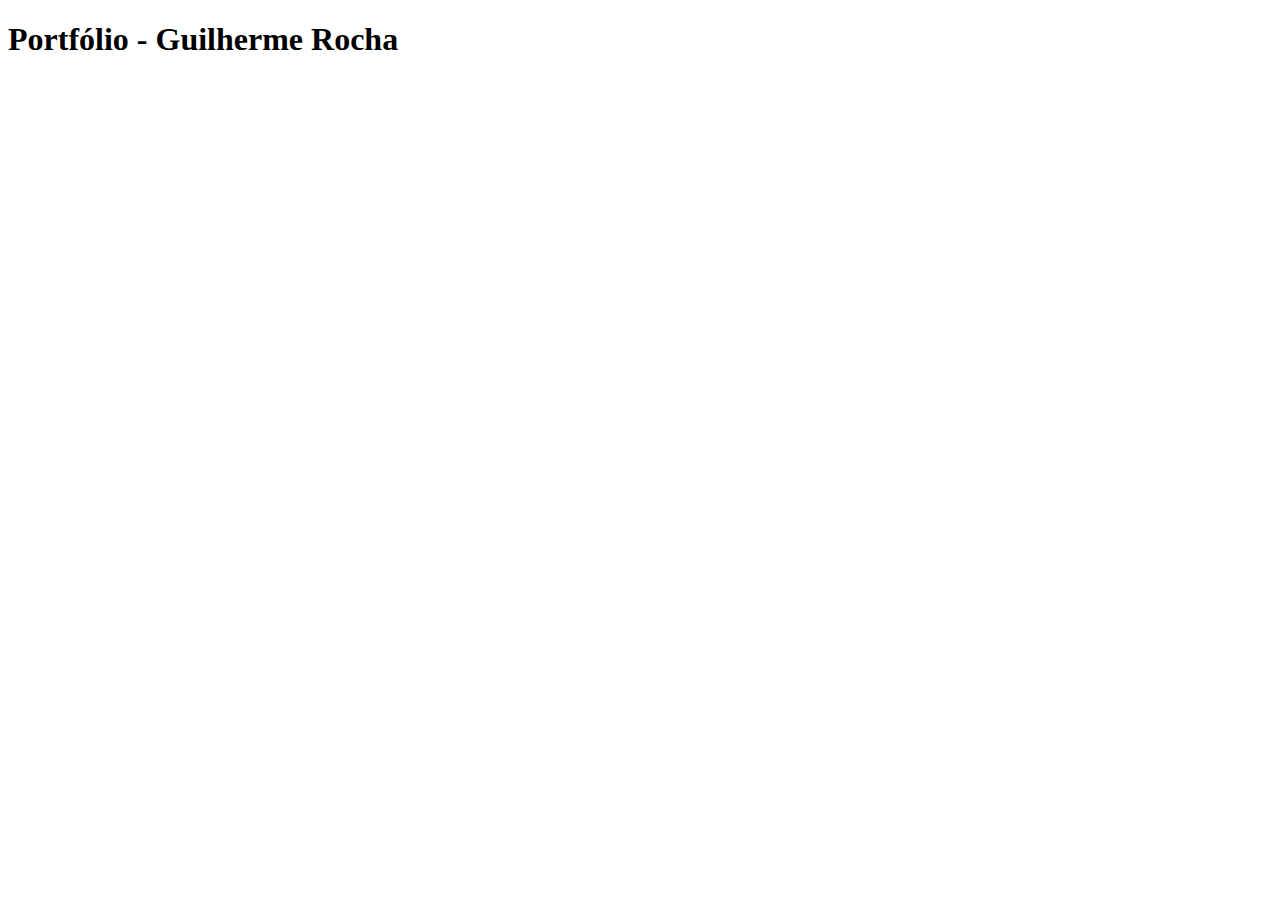
==== index.html @ 1d17bde9 "features: added index.html, created an assets folder to store images, icons and css files" ====
<!DOCTYPE html>
<html lang="en">
<head>
  <meta charset="UTF-8">
  <meta http-equiv="X-UA-Compatible" content="IE=edge">
  <meta name="viewport" content="width=device-width, initial-scale=1.0">

  <!-- Links -->
  <link rel="stylesheet" href="assets/css/styles.css">
  <link rel="shortcut icon" href="assets/icons/favicon.ico" type="image/x-icon">
  <title>Portfólio</title>
</head>
<body>
  <h1>Portfólio - Guilherme Rocha</h1>
</body>
</html>
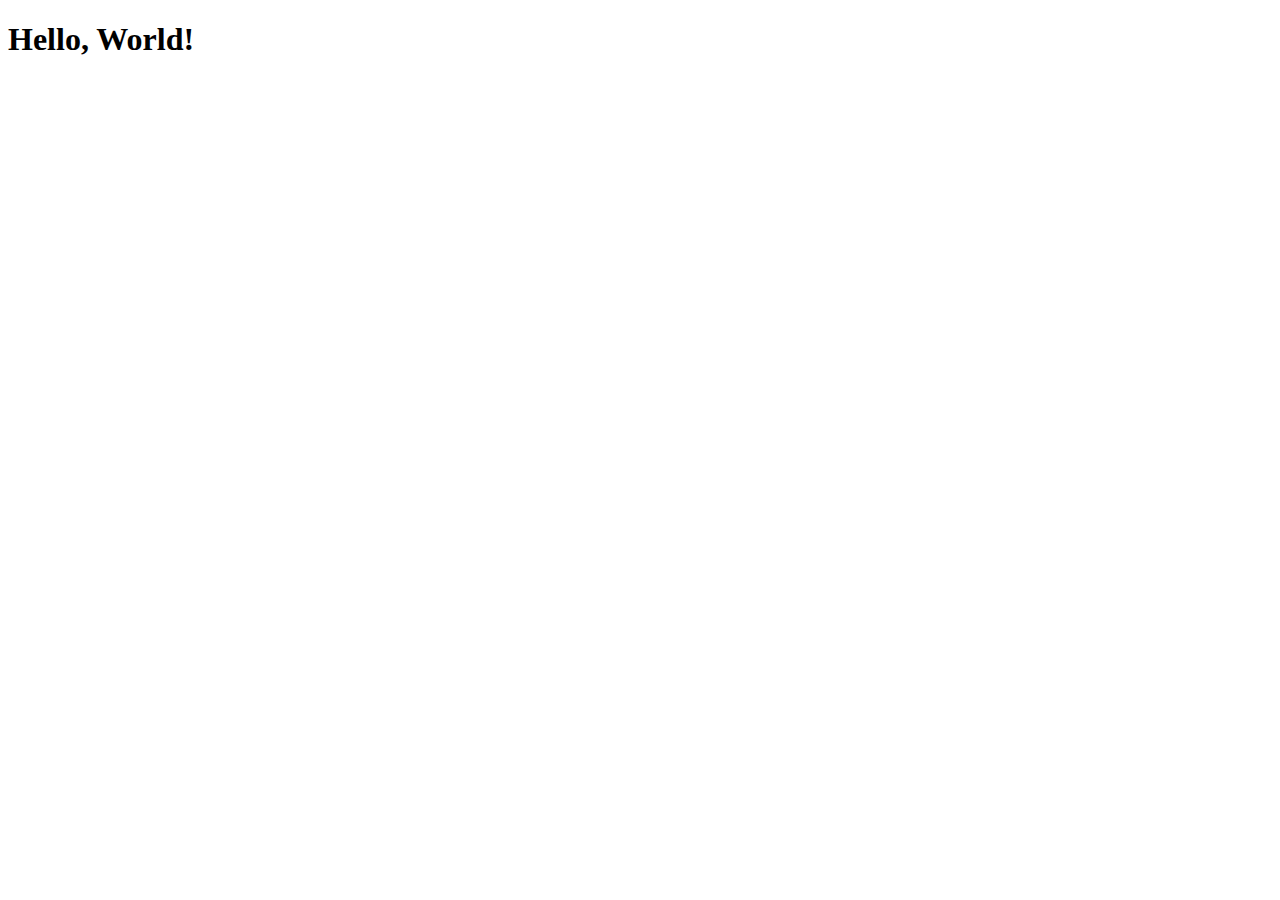
==== commit e072326b: "added a h1 with hello world" ====
--- a/index.html
+++ b/index.html
@@ -8,9 +8,9 @@
   <!-- Links -->
   <link rel="stylesheet" href="assets/css/styles.css">
   <link rel="shortcut icon" href="assets/icons/favicon.ico" type="image/x-icon">
-  <title>Portfólio</title>
+  <title>Hello World</title>
 </head>
 <body>
-  <h1>Portfólio - Guilherme Rocha</h1>
+  <h1>Hello, World!</h1>
 </body>
 </html>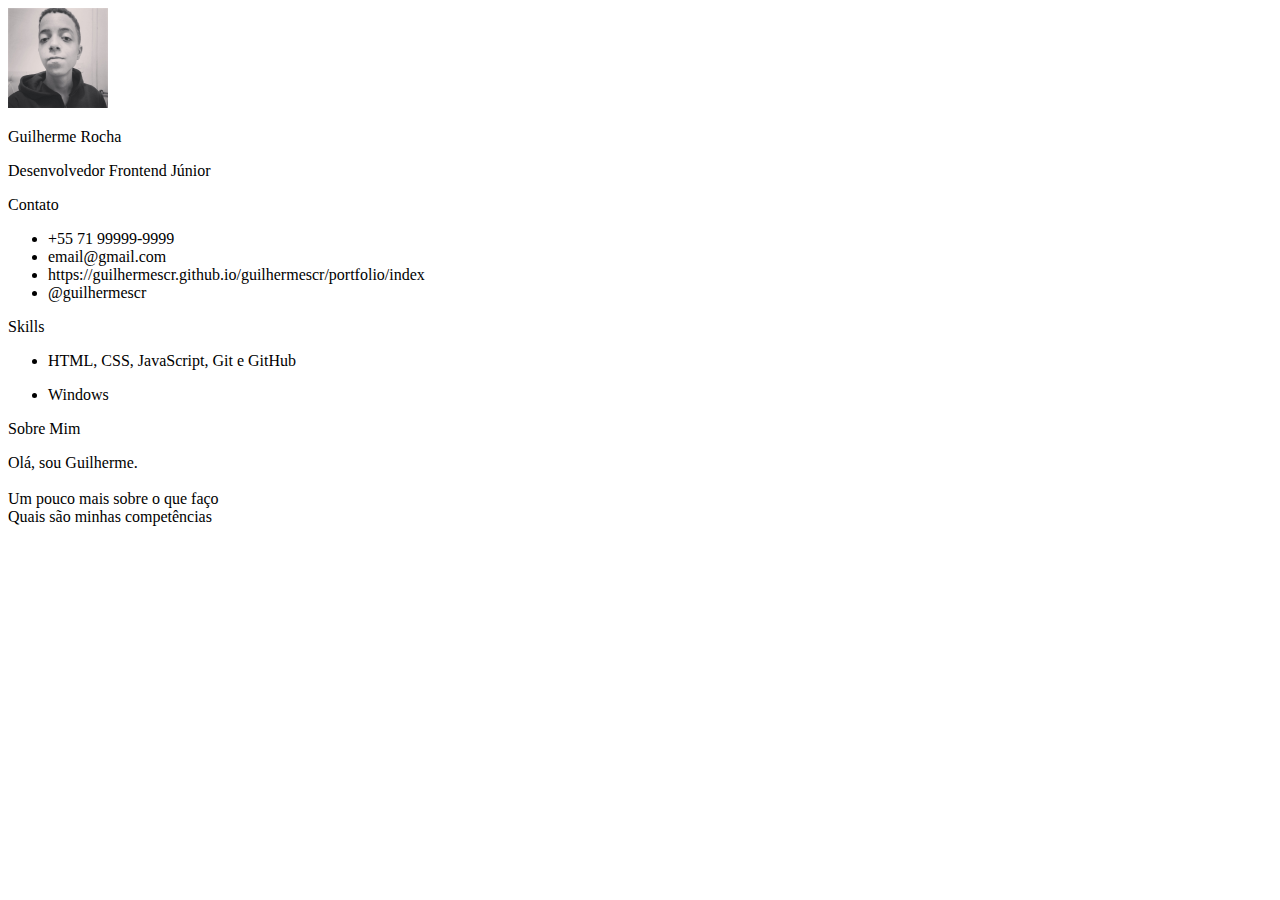
==== commit b2d2efa9: "added html for the curriculum vitae" ====
--- a/index.html
+++ b/index.html
@@ -1,16 +1,80 @@
 <!DOCTYPE html>
 <html lang="en">
-<head>
-  <meta charset="UTF-8">
-  <meta http-equiv="X-UA-Compatible" content="IE=edge">
-  <meta name="viewport" content="width=device-width, initial-scale=1.0">
+  <head>
+    <meta charset="UTF-8" />
+    <meta http-equiv="X-UA-Compatible" content="IE=edge" />
+    <meta name="viewport" content="width=device-width, initial-scale=1.0" />
+    <title>Guilherme Rocha CV</title>
+    <link
+      rel="shortcut icon"
+      href="assets/icons/favicon.ico"
+      type="image/x-icon"
+    />
+    <link rel="stylesheet" href="assets/css/styles.css">
+  </head>
+  <body>
+    <main class="resume-contents">
+      <section class="left-section">
+        <div class="profile">
+          <img
+            src="assets/images/guilherme.jpg"
+            alt="Profile image"
+            class="profile-image"
+          />
+          <p class="name">Guilherme Rocha</p>
+          <p class="profession">Desenvolvedor Frontend Júnior</p>
+        </div>
 
-  <!-- Links -->
-  <link rel="stylesheet" href="assets/css/styles.css">
-  <link rel="shortcut icon" href="assets/icons/favicon.ico" type="image/x-icon">
-  <title>Hello World</title>
-</head>
-<body>
-  <h1>Hello, World!</h1>
-</body>
-</html>+        <div class="contact-info">
+          <p class="left-title">Contato</p>
+          <ul>
+            <li>
+              <i class="fa fa-phone"></i>
+              +55 71 99999-9999
+            </li>
+
+            <li>
+              <i class="fa fa-envelope"></i>
+              email@gmail.com
+            </li>
+
+            <li>
+              <i class="fa fa-globe"></i>
+              https://guilhermescr.github.io/guilhermescr/portfolio/index
+            </li>
+
+            <li>
+              <i class="fa fa-github"></i>
+              @guilhermescr
+            </li>
+          </ul>
+        </div>
+
+        <div class="skills">
+          <p class="left-title">Skills</p>
+          <ul>
+            <li>
+              <p>HTML, CSS, JavaScript, Git e GitHub</p>
+            </li>
+            <li>
+              <p>Windows</p>
+            </li>
+          </ul>
+        </div>
+      </section>
+
+      <div class="right-section">
+        <div class="right-section-contents">
+          <section class="about gap">
+            <div class="right-title">Sobre Mim</div>
+            <p class="about-me-contents">
+              Olá, sou Guilherme. <br> <br>
+              Um pouco mais sobre o que faço <br>
+              Quais são minhas competências
+            </p>
+          </section>
+        </div>
+      </div>
+    </main>
+  </body>
+</html>
--- a/assets/css/styles.css
+++ b/assets/css/styles.css
@@ -0,0 +1,3 @@
+img {
+  height: 100px;
+}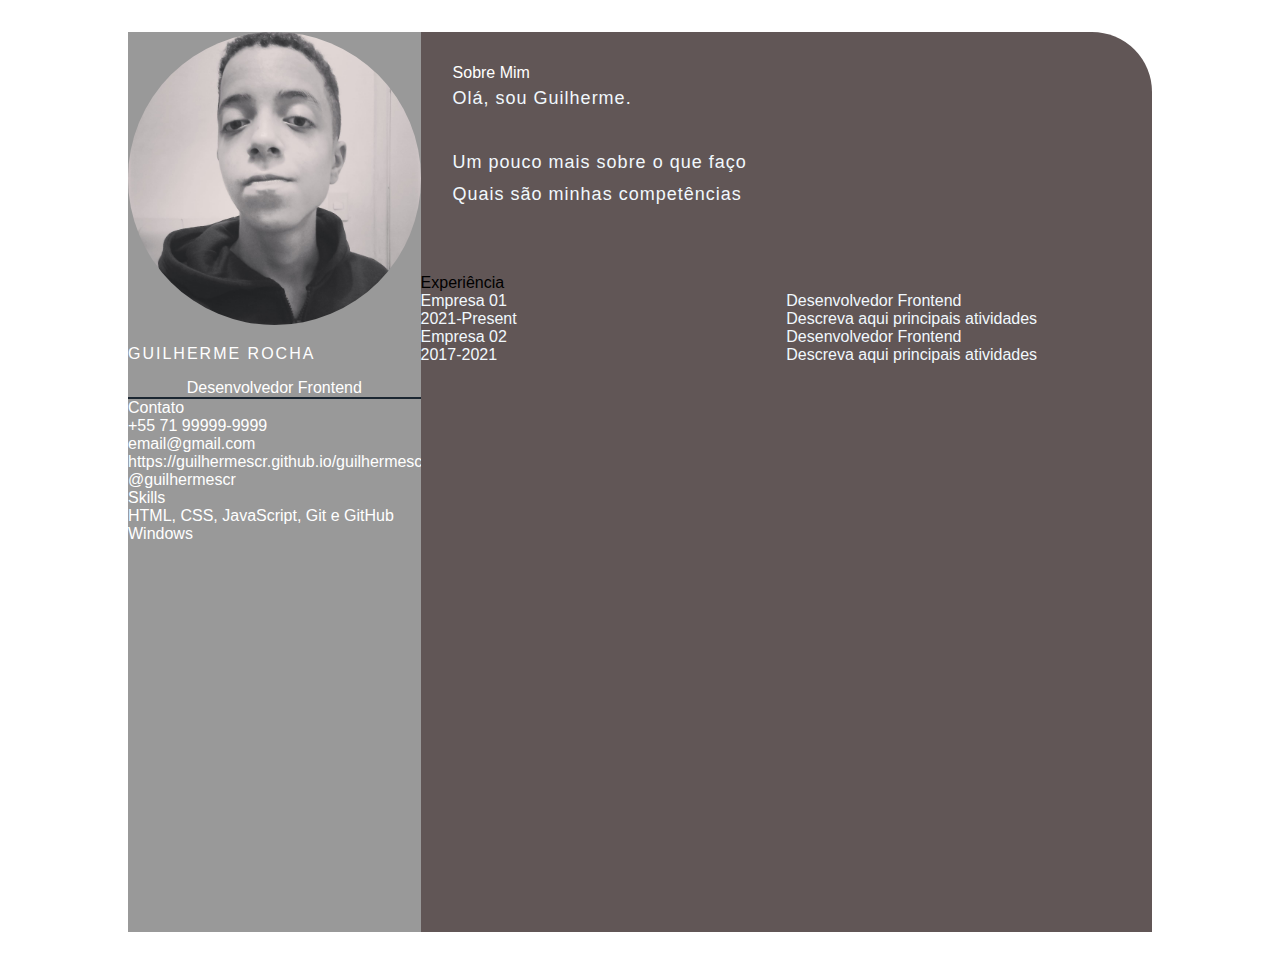
==== commit 56c0a6f0: "added job details (#2)" ====
--- a/index.html
+++ b/index.html
@@ -22,7 +22,7 @@
             class="profile-image"
           />
           <p class="name">Guilherme Rocha</p>
-          <p class="profession">Desenvolvedor Frontend Júnior</p>
+          <p class="profession">Desenvolvedor Frontend</p>
         </div>
 
         <div class="contact-info">
@@ -63,7 +63,7 @@
         </div>
       </section>
 
-      <div class="right-section">
+      <section class="right-section">
         <div class="right-section-contents">
           <section class="about gap">
             <div class="right-title">Sobre Mim</div>
@@ -74,7 +74,32 @@
             </p>
           </section>
         </div>
-      </div>
+
+        <section class="experience gap">
+          <div class="right-title">Experiência</div>
+          <div class="experience-contents">
+            <div class="exp-left">
+              <p class="exp-company-name">Empresa 01</p>
+              <p class="exp-time-period">2021-Present</p>
+            </div>
+
+            <div class="exp-right">
+              <p class="exp-position">Desenvolvedor Frontend</p>
+              <p class="exp-desc">Descreva aqui principais atividades</p>
+            </div>
+
+            <div class="exp-left">
+              <p class="exp-company-name">Empresa 02</p>
+              <p class="exp-time-period">2017-2021</p>
+            </div>
+
+            <div class="exp-right">
+              <p class="exp-position">Desenvolvedor Frontend</p>
+              <p class="exp-desc">Descreva aqui principais atividades</p>
+            </div>
+          </div>
+        </section>
+      </section>
     </main>
   </body>
 </html>
--- a/assets/css/styles.css
+++ b/assets/css/styles.css
@@ -1,3 +1,82 @@
+* {
+  margin: 0;
+  padding: 0;
+  box-sizing: border-box;
+  list-style: none;
+  font-family: 'Roboto', sans-serif;
+}
+
+body {
+  background-color: #fff;
+}
+
+.resume-contents {
+  min-height: 100vh;
+  width: 80%;
+  margin: 2rem auto;
+  display: grid;
+  grid-template-columns: repeat(7, 1fr);
+}
+
+.left-section {
+  grid-column: span 2;
+  height: 100%;
+  background-color: #999;
+  color: #fff;
+}
+
+.right-section {
+  grid-column: span 5;
+  height: 100%;
+  background-color: #615656;
+  border-radius: 0px 60px 0px 0px;
+}
+
+.left-section-contents {
+  padding: 2rem 2rem;
+}
+
+.profile {
+  width: 100%;
+  border-bottom: 2px solid #1b2631;
+}
+
+.profile .profile-image {
+  width: 100%;
+}
+
+.name {
+  letter-spacing: 2px;
+  text-transform: uppercase;
+  padding: 1rem 0;
+}
+
+.profession {
+  text-align: center;
+}
+
+.right-section-contents {
+  padding: 2rem 2rem;
+  color: #fff;
+}
+
+.gap {
+  padding-bottom: 2rem;
+}
+.about-me-contents {
+  font-size: 18px;
+  letter-spacing: 1px;
+  line-height: 2rem;
+  color: #f1f8fd;
+}
+
+.experience-contents {
+  display: grid;
+  grid-template-columns: repeat(2, 1fr);
+  padding-bottom: 2rem;
+  color: #f1f8fd;
+}
+
 img {
-  height: 100px;
-}+  border-radius: 50%;
+}
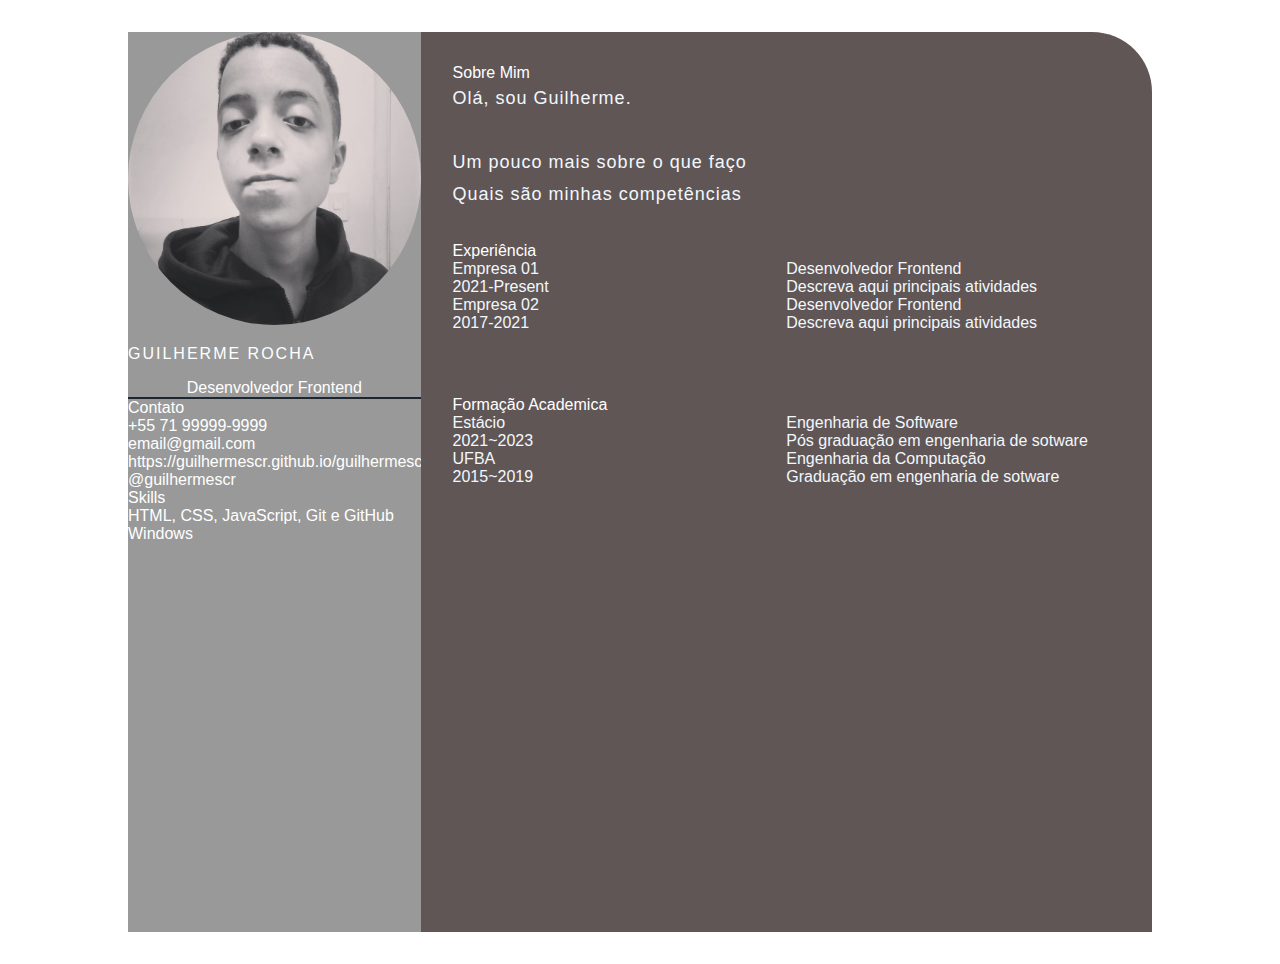
==== commit 13662dac: "added formation / education (#3)" ====
--- a/index.html
+++ b/index.html
@@ -10,7 +10,7 @@
       href="assets/icons/favicon.ico"
       type="image/x-icon"
     />
-    <link rel="stylesheet" href="assets/css/styles.css">
+    <link rel="stylesheet" href="assets/css/styles.css" />
   </head>
   <body>
     <main class="resume-contents">
@@ -68,37 +68,62 @@
           <section class="about gap">
             <div class="right-title">Sobre Mim</div>
             <p class="about-me-contents">
-              Olá, sou Guilherme. <br> <br>
-              Um pouco mais sobre o que faço <br>
+              Olá, sou Guilherme. <br />
+              <br />
+              Um pouco mais sobre o que faço <br />
               Quais são minhas competências
             </p>
           </section>
+          
+          <section class="experience gap">
+            <div class="right-title">Experiência</div>
+            <div class="experience-contents">
+              <div class="exp-left">
+                <p class="exp-company-name">Empresa 01</p>
+                <p class="exp-time-period">2021-Present</p>
+              </div>
+
+              <div class="exp-right">
+                <p class="exp-position">Desenvolvedor Frontend</p>
+                <p class="exp-desc">Descreva aqui principais atividades</p>
+              </div>
+
+              <div class="exp-left">
+                <p class="exp-company-name">Empresa 02</p>
+                <p class="exp-time-period">2017-2021</p>
+              </div>
+
+              <div class="exp-right">
+                <p class="exp-position">Desenvolvedor Frontend</p>
+                <p class="exp-desc">Descreva aqui principais atividades</p>
+              </div>
+            </div>
+          </section>
+
+          <section class="education gap">
+            <div class="right-title">Formação Academica</div>
+            <div class="education-contents">
+              <div class="education-left">
+                <p class="education-school-name">Estácio</p>
+                <p class="educationp-time-period">2021~2023</p>
+              </div>
+              <div class="education-right">
+                <p class="education-subject">Engenharia de Software</p>
+                <p class="education-desc">
+                  Pós graduação em engenharia de sotware
+                </p>
+              </div>
+              <div class="education-left">
+                <p class="education-school-name">UFBA</p>
+                <p class="educationp-time-period">2015~2019</p>
+              </div>
+              <div class="education-right">
+                <p class="education-subject">Engenharia da Computação</p>
+                <p class="education-desc">Graduação em engenharia de sotware</p>
+              </div>
+            </div>
+          </section>
         </div>
-
-        <section class="experience gap">
-          <div class="right-title">Experiência</div>
-          <div class="experience-contents">
-            <div class="exp-left">
-              <p class="exp-company-name">Empresa 01</p>
-              <p class="exp-time-period">2021-Present</p>
-            </div>
-
-            <div class="exp-right">
-              <p class="exp-position">Desenvolvedor Frontend</p>
-              <p class="exp-desc">Descreva aqui principais atividades</p>
-            </div>
-
-            <div class="exp-left">
-              <p class="exp-company-name">Empresa 02</p>
-              <p class="exp-time-period">2017-2021</p>
-            </div>
-
-            <div class="exp-right">
-              <p class="exp-position">Desenvolvedor Frontend</p>
-              <p class="exp-desc">Descreva aqui principais atividades</p>
-            </div>
-          </div>
-        </section>
       </section>
     </main>
   </body>
--- a/assets/css/styles.css
+++ b/assets/css/styles.css
@@ -70,7 +70,7 @@
   color: #f1f8fd;
 }
 
-.experience-contents {
+.experience-contents, .education-contents {
   display: grid;
   grid-template-columns: repeat(2, 1fr);
   padding-bottom: 2rem;
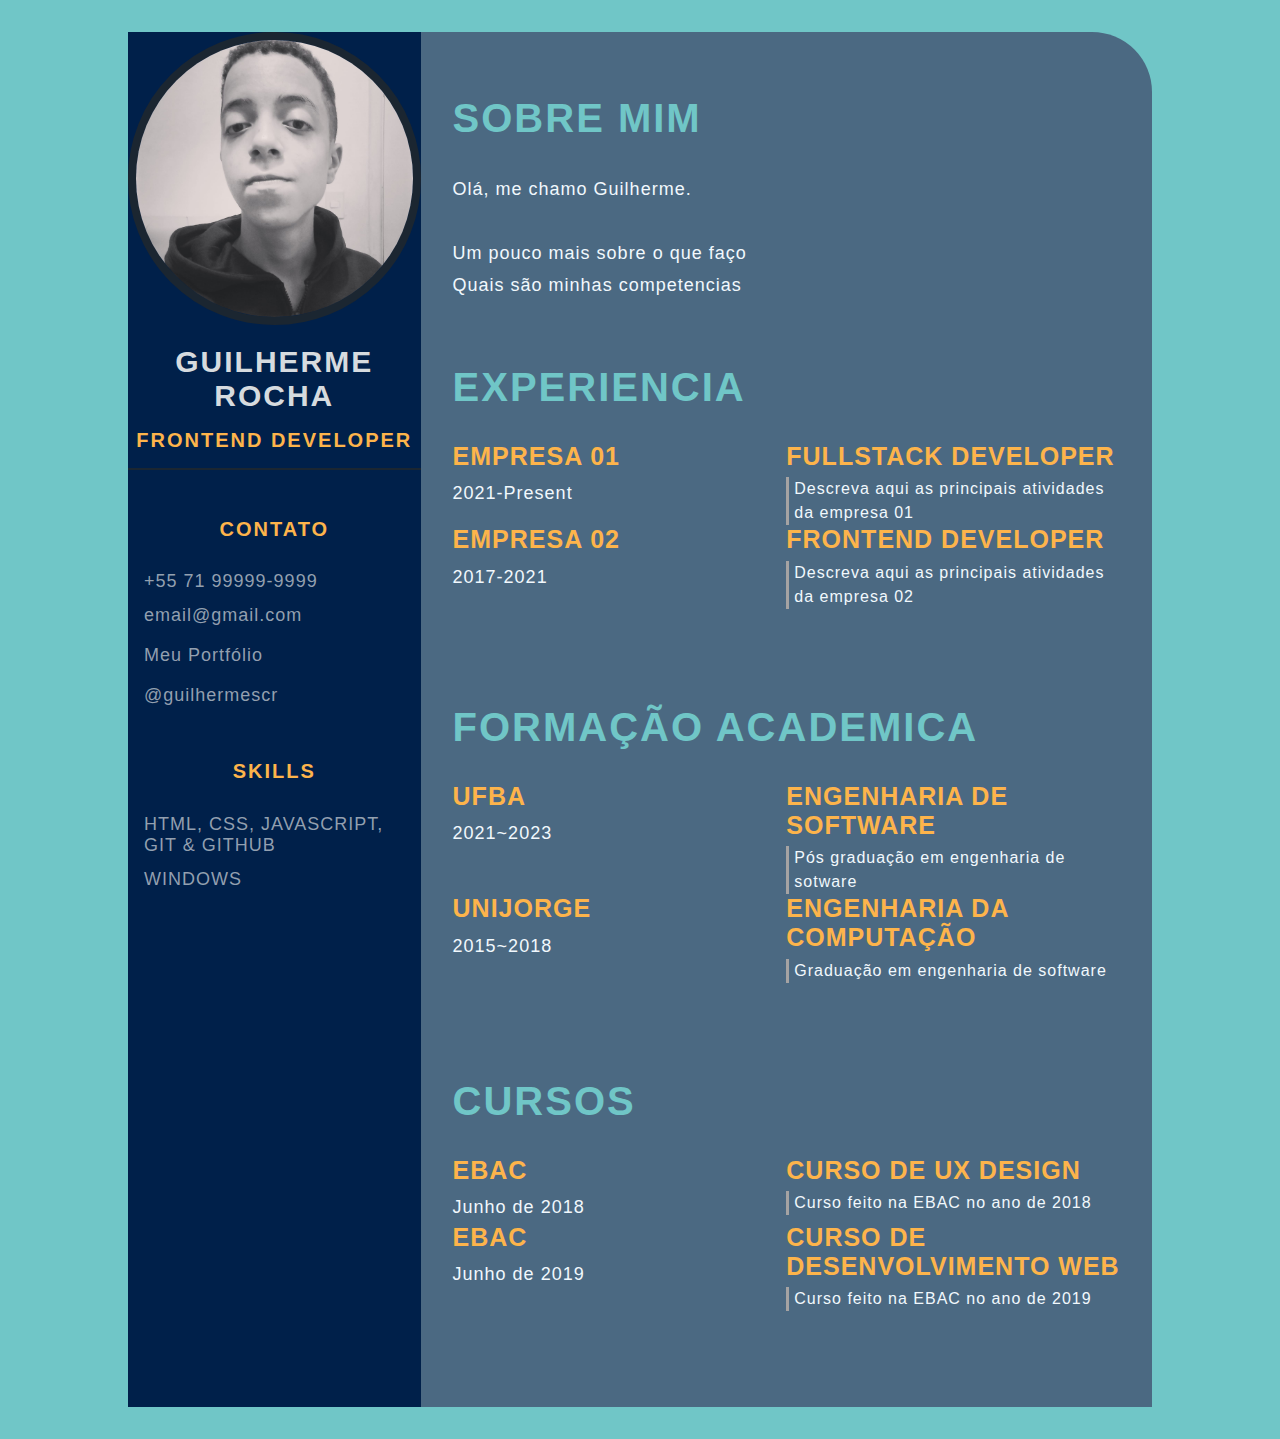
==== commit 8cd2c95a: "project almost finished" ====
--- a/index.html
+++ b/index.html
@@ -15,96 +15,79 @@
   <body>
     <main class="resume-contents">
       <section class="left-section">
-        <div class="profile">
-          <img
-            src="assets/images/guilherme.jpg"
-            alt="Profile image"
-            class="profile-image"
-          />
-          <p class="name">Guilherme Rocha</p>
-          <p class="profession">Desenvolvedor Frontend</p>
-        </div>
-
-        <div class="contact-info">
-          <p class="left-title">Contato</p>
-          <ul>
-            <li>
-              <i class="fa fa-phone"></i>
-              +55 71 99999-9999
-            </li>
-
-            <li>
-              <i class="fa fa-envelope"></i>
-              email@gmail.com
-            </li>
-
-            <li>
-              <i class="fa fa-globe"></i>
-              https://guilhermescr.github.io/guilhermescr/portfolio/index
-            </li>
-
-            <li>
-              <i class="fa fa-github"></i>
-              @guilhermescr
-            </li>
-          </ul>
-        </div>
-
-        <div class="skills">
-          <p class="left-title">Skills</p>
-          <ul>
-            <li>
-              <p>HTML, CSS, JavaScript, Git e GitHub</p>
-            </li>
-            <li>
-              <p>Windows</p>
-            </li>
-          </ul>
-        </div>
+        <section class="left-section-content">
+          <div class="profile">
+            <img
+              class="profile-image"
+              src="assets/images/guilherme.jpg"
+              alt="Profile image"
+            />
+            <p class="name">Guilherme Rocha</p>
+            <p class="profession">Frontend Developer</p>
+          </div>
+          <div class="contact-info">
+            <p class="left-title">Contato</p>
+            <ul>
+              <li><i class="fa fa-phone"></i>+55 71 99999-9999</li>
+              <li><i class="fa fa-envelope"></i>email@gmail.com</li>
+              <li><i class="fa fa-globe"></i><a href="https://guilhermescr.github.io/guilhermescr/portfolio/" target="_blank" rel="external">Meu Portfólio</a></li>
+              <li><i class="fa fa-github"></i>@guilhermescr</li>
+            </ul>
+          </div>
+          <div class="skills">
+            <p class="left-title">Skills</p>
+            <ul>
+              <li>
+                <p>HTML, CSS, JavaScript, Git & GitHub</p>
+              </li>
+              <li>
+                <p>Windows</p>
+              </li>
+            </ul>
+          </div>
+        </section>
       </section>
-
       <section class="right-section">
         <div class="right-section-contents">
           <section class="about gap">
             <div class="right-title">Sobre Mim</div>
             <p class="about-me-contents">
-              Olá, sou Guilherme. <br />
+              Olá, me chamo Guilherme.<br />
               <br />
               Um pouco mais sobre o que faço <br />
-              Quais são minhas competências
+              Quais são minhas competencias
             </p>
           </section>
-          
           <section class="experience gap">
-            <div class="right-title">Experiência</div>
+            <div class="right-title">Experiencia</div>
             <div class="experience-contents">
               <div class="exp-left">
                 <p class="exp-company-name">Empresa 01</p>
                 <p class="exp-time-period">2021-Present</p>
               </div>
-
               <div class="exp-right">
-                <p class="exp-position">Desenvolvedor Frontend</p>
-                <p class="exp-desc">Descreva aqui principais atividades</p>
+                <p class="exp-position">Fullstack Developer</p>
+                <p class="exp-desc">
+                  Descreva aqui as principais atividades da empresa 01
+                </p>
               </div>
-
               <div class="exp-left">
                 <p class="exp-company-name">Empresa 02</p>
                 <p class="exp-time-period">2017-2021</p>
               </div>
-
               <div class="exp-right">
-                <p class="exp-position">Desenvolvedor Frontend</p>
-                <p class="exp-desc">Descreva aqui principais atividades</p>
+                <p class="exp-position">Frontend Developer</p>
+                <p class="exp-desc">
+                  Descreva aqui as principais atividades da empresa 02
+                </p>
               </div>
             </div>
           </section>
-
           <section class="education gap">
             <div class="right-title">Formação Academica</div>
             <div class="education-contents">
               <div class="education-left">
-                <p class="education-school-name">Estácio</p>
+                <p class="education-school-name">UFBA</p>
                 <p class="educationp-time-period">2021~2023</p>
               </div>
               <div class="education-right">
@@ -114,12 +97,33 @@
                 </p>
               </div>
               <div class="education-left">
-                <p class="education-school-name">UFBA</p>
-                <p class="educationp-time-period">2015~2019</p>
+                <p class="education-school-name">UniJorge</p>
+                <p class="educationp-time-period">2015~2018</p>
               </div>
               <div class="education-right">
                 <p class="education-subject">Engenharia da Computação</p>
-                <p class="education-desc">Graduação em engenharia de sotware</p>
+                <p class="education-desc">Graduação em engenharia de software</p>
+              </div>
+            </div>
+          </section>
+          <section class="awards gap">
+            <div class="right-title">Cursos</div>
+            <div class="awards-contents">
+              <div class="awards-left">
+                <p class="awards-company-name">EBAC</p>
+                <p class="awards-time-period">Junho de 2018</p>
+              </div>
+              <div class="awards-right">
+                <p class="awards-name">Curso de UX Design</p>
+                <p class="awards-desc">Curso feito na EBAC no ano de 2018</p>
+              </div>
+              <div class="awards-left">
+                <p class="awards-company-name">EBAC</p>
+                <p class="awards-time-period">Junho de 2019</p>
+              </div>
+              <div class="awards-right">
+                <p class="awards-name">Curso de Desenvolvimento Web</p>
+                <p class="awards-desc">Curso feito na EBAC no ano de 2019</p>
               </div>
             </div>
           </section>
--- a/assets/css/styles.css
+++ b/assets/css/styles.css
@@ -7,7 +7,11 @@
 }
 
 body {
-  background-color: #fff;
+  background-color: #70c6c7;
+}
+
+a:hover {
+  text-decoration: underline;
 }
 
 .resume-contents {
@@ -21,43 +25,133 @@
 .left-section {
   grid-column: span 2;
   height: 100%;
-  background-color: #999;
-  color: #fff;
+  background-color: #00204A;
 }
 
 .right-section {
   grid-column: span 5;
   height: 100%;
-  background-color: #615656;
+  background-color: #4B6982;
   border-radius: 0px 60px 0px 0px;
 }
 
-.left-section-contents {
+.left-section-contents{
   padding: 2rem 2rem;
 }
 
 .profile {
   width: 100%;
-  border-bottom: 2px solid #1b2631;
+  border-bottom: 2px solid #1B2631;
 }
 
 .profile .profile-image {
   width: 100%;
+  border-radius: 50%;
+  border: 8px solid #1B2631;
 }
 
 .name {
+  color: #D6DBDF;
+  font-size: 30px;
   letter-spacing: 2px;
   text-transform: uppercase;
+  text-align: center;
+  font-weight: bold;
   padding: 1rem 0;
 }
 
 .profession {
+  color: #FDB44B;
+  font-size: 20px;
+  text-transform: uppercase;
   text-align: center;
-}
+  letter-spacing: 2px;
+  font-weight: bold;
+  padding-bottom: 1rem;
+}
+
+.left-title {
+  color: #FDB44B;
+  font-size: 20px;
+  letter-spacing: 2px;
+  text-transform: uppercase;
+  font-weight: bold;
+
+  display: flex;
+  align-items: center;
+  justify-content: center;
+
+  padding-top: 3rem;
+}
+
+.contact-info ul {
+  padding-top: 1.5rem;
+}
+
+.contact-info ul li,
+.references ul li, a {
+  padding: .4rem 0;
+  display: flex;
+  align-items: center;
+  color: #d6dbdfaf;
+  letter-spacing: 1px;
+  font-size: 18px;
+  text-decoration: none;
+}
+
+.contact-info ul li i,
+.references ul li i {
+  padding-right: 1rem;
+  font-size: 18px;
+  color: #2E86C1;
+}
+
+.skills ul {
+  padding-top: 1.5rem;
+}
+.skills ul li p {
+  padding: .4rem 1rem;
+  color: #d6dbdfaf;
+  font-size: 18px;
+  letter-spacing: 1px;
+  display: flex;
+  flex-wrap: wrap;
+  align-items: center;
+  text-transform: uppercase;
+}
+
+.referance-name {
+  padding-top: 1.5rem;
+  padding-bottom: .4rem;
+  font-size: 18px;
+  color: #F9E79F;
+  letter-spacing: 1px;
+  text-transform: uppercase;
+}
+
+.referance-profession {
+  font-size: 16px;
+  color: #d6dbdfaf;
+  letter-spacing: 1px;
+  /* text-transform: uppercase; */
+  padding-bottom: .4rem;
+}
+
 
 .right-section-contents {
   padding: 2rem 2rem;
-  color: #fff;
+}
+
+.right-title {
+  color: #70C6C7;
+  font-size: 40px;
+  letter-spacing: 2px;
+  text-transform: uppercase;
+  font-weight: bold;
+  display: flex;
+  align-items: center;
+  padding: 2rem 0;
+  position: relative;
 }
 
 .gap {
@@ -67,16 +161,140 @@
   font-size: 18px;
   letter-spacing: 1px;
   line-height: 2rem;
-  color: #f1f8fd;
-}
-
-.experience-contents, .education-contents {
+  color: #F1F8FD;
+}
+
+.experience-contents,
+.education-contents,
+.awards-contents {
   display: grid;
   grid-template-columns: repeat(2, 1fr);
   padding-bottom: 2rem;
-  color: #f1f8fd;
-}
-
-img {
-  border-radius: 50%;
-}
+  color: #F1F8FD;
+}
+
+.exp-company-name,
+.education-school-name,
+.awards-company-name {
+  font-size: 25px;
+  font-weight: bold;
+  text-transform: uppercase;
+  letter-spacing: 1px;
+  color: #FDB44B;
+  padding-bottom: .4rem;
+}
+
+.exp-time-period,
+.educationp-time-period,
+.awards-time-period {
+  font-size: 18px;
+  letter-spacing: 1px;
+  line-height: 2rem;
+}
+
+.exp-position,
+.education-subject,
+.awards-name {
+  font-size: 25px;
+  font-weight: bold;
+  text-transform: uppercase;
+  letter-spacing: 1px;
+  color: #FDB44B;
+  padding-bottom: .4rem;
+}
+
+.exp-desc,
+.education-desc,
+.awards-desc {
+  font-size: 16px;
+  letter-spacing: 1px;
+  line-height: 1.5rem;
+  border-left: 3px solid #a5a3a3;
+  padding-left: 5px;
+}
+
+/* Media queries */
+@media screen and (max-width:780px) {
+  .experience-contents,
+  .education-contents,
+  .awards-contents {
+      grid-template-columns: repeat(1, 1fr);
+  }
+}
+
+@media screen and (max-width:780px) {
+  .left-section {
+      grid-column: span 3;
+  }
+  
+  .right-section {
+      grid-column: span 4;
+  }
+  
+}
+
+@media screen and (max-width:1200px) {
+  .resume-contents {
+      grid-template-columns: repeat(1, 1fr);
+  }
+}
+
+@media screen and (max-width:390px) {
+  .resume-contents {
+      width: 100%;
+      margin: 0 auto;
+  }
+
+  .name {
+      font-size: 20px;
+  }
+
+  .profession {
+      font-size: 18px;
+  }
+
+  .left-title {
+      font-size: 18px;
+  }
+
+  .right-title {
+      font-size: 18px;
+  }
+
+  .contact-info ul li,
+  .references ul li {
+      font-size: 12px;
+  }
+
+  .contact-info ul li i,
+  .references ul li i {
+      font-size: 12px;
+  }
+
+  .skills ul li p {
+      font-size: 12px;
+  }
+
+  .about-me-contents {
+      font-size: 16px;
+      line-height: 1.5rem;
+  }
+
+  .exp-company-name,
+  .education-school-name,
+  .awards-company-name {
+      font-size: 18px;
+  }
+
+  .exp-time-period,
+  .educationp-time-period,
+  .awards-time-period {
+      font-size: 16px;
+  }
+
+  .exp-position,
+  .education-subject,
+  .awards-name {
+      font-size: 18px;
+  }
+}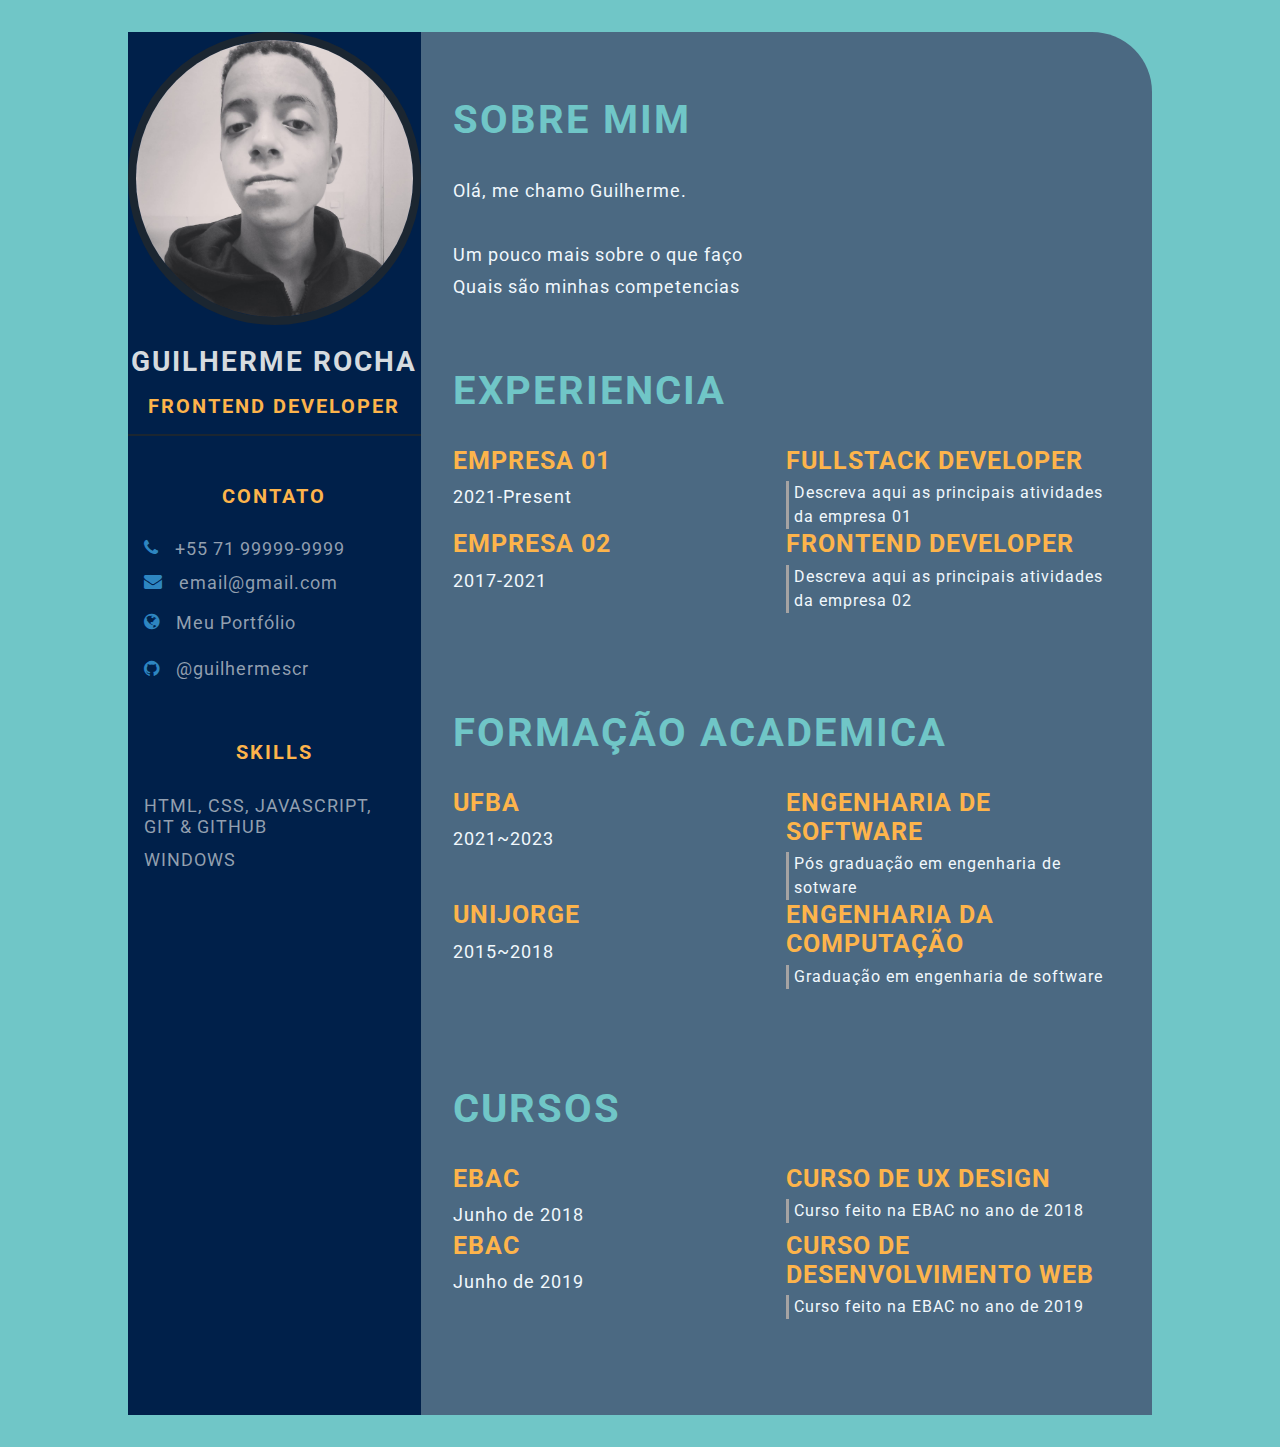
==== commit fc134c3b: "added google fonts and font awesome links" ====
--- a/index.html
+++ b/index.html
@@ -5,11 +5,23 @@
     <meta http-equiv="X-UA-Compatible" content="IE=edge" />
     <meta name="viewport" content="width=device-width, initial-scale=1.0" />
     <title>Guilherme Rocha CV</title>
+
+    <!-- FAVICON -->
     <link
       rel="shortcut icon"
       href="assets/icons/favicon.ico"
       type="image/x-icon"
     />
+
+    <!-- Google font  -->
+    <link rel="preconnect" href="https://fonts.googleapis.com">
+    <link rel="preconnect" href="https://fonts.gstatic.com" crossorigin>
+    <link href="https://fonts.googleapis.com/css2?family=Roboto:ital,wght@0,100;0,300;0,400;0,700;1,100;1,300;1,400;1,700&display=swap" rel="stylesheet">
+
+    <!-- font-awesome -->
+    <link rel="stylesheet" href="https://cdnjs.cloudflare.com/ajax/libs/font-awesome/4.7.0/css/font-awesome.min.css">
+
+    <!-- CSS -->
     <link rel="stylesheet" href="assets/css/styles.css" />
   </head>
   <body>
@@ -31,7 +43,7 @@
               <li><i class="fa fa-phone"></i>+55 71 99999-9999</li>
               <li><i class="fa fa-envelope"></i>email@gmail.com</li>
               <li><i class="fa fa-globe"></i><a href="https://guilhermescr.github.io/guilhermescr/portfolio/" target="_blank" rel="external">Meu Portfólio</a></li>
-              <li><i class="fa fa-github"></i>@guilhermescr</li>
+              <li><i class="fa fa-github"></i><a href="https://github.com/guilhermescr" target="_blank" rel="external">@guilhermescr</a></li>
             </ul>
           </div>
           <div class="skills">
--- a/assets/css/styles.css
+++ b/assets/css/styles.css
@@ -52,7 +52,7 @@
 
 .name {
   color: #D6DBDF;
-  font-size: 30px;
+  font-size: 28px;
   letter-spacing: 2px;
   text-transform: uppercase;
   text-align: center;
@@ -86,6 +86,7 @@
 
 .contact-info ul {
   padding-top: 1.5rem;
+  padding-left: 1rem;
 }
 
 .contact-info ul li,
